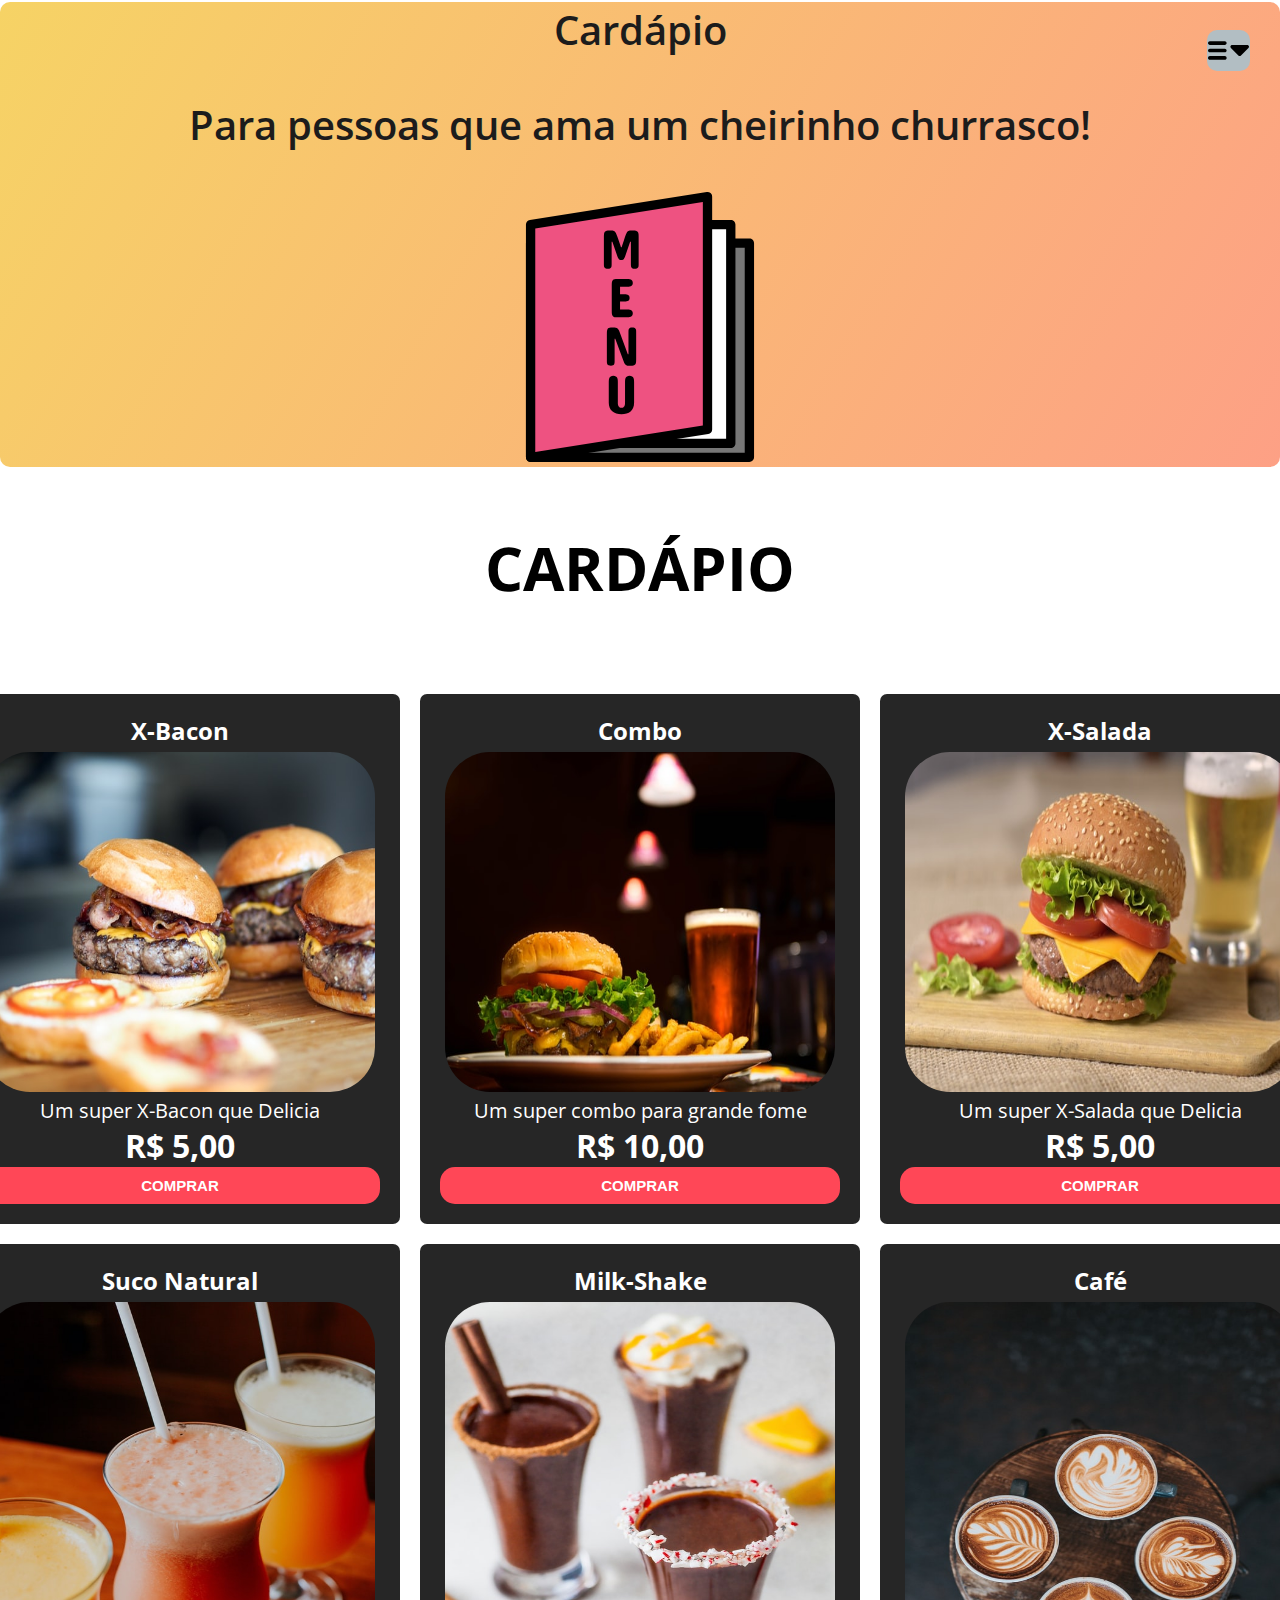
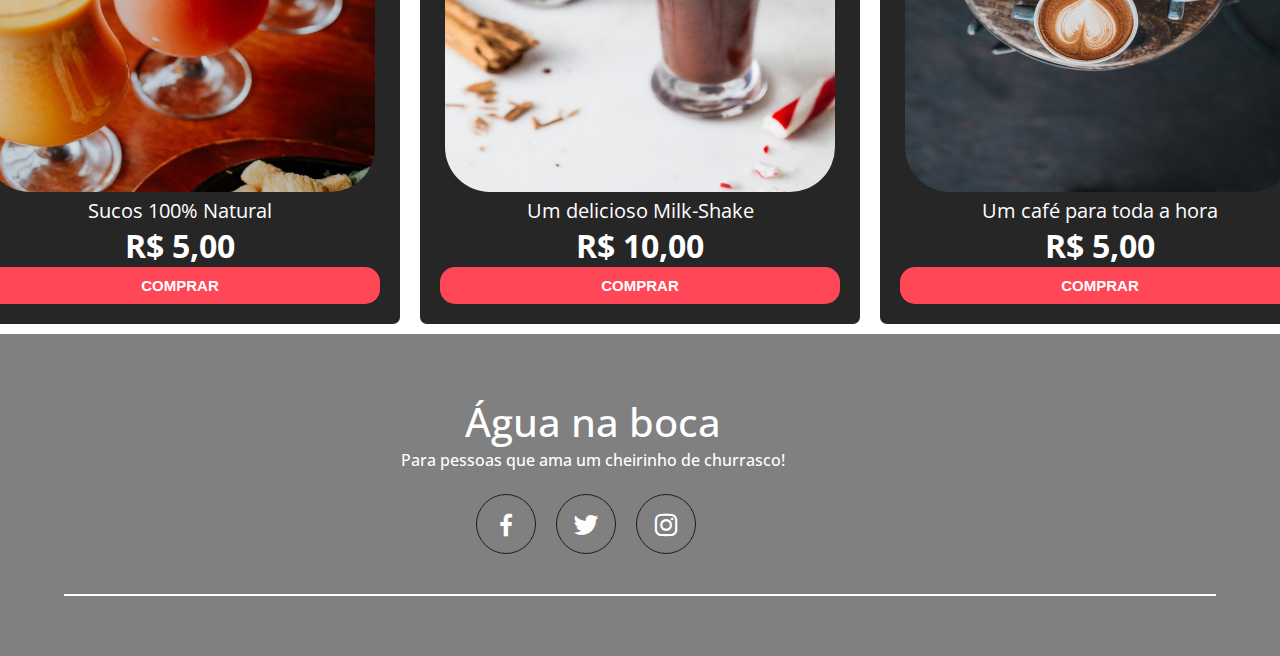
==== public/cardapio.html @ 5b07b497 "terminado agora estou fazendo alguns ajustes" ====
<!DOCTYPE html>
<html lang="pt-br">

<head>
    <meta charset="UTF-8">
    <meta name="viewport" content="width=device-width, initial-scale=1.0">
    <title>Hamburgueria</title>
    <link rel="stylesheet" href="assets/css/index.css">
    <link href='https://cdn.jsdelivr.net/npm/boxicons@2.0.5/css/boxicons.min.css' rel='stylesheet'>
    <link href="https://fonts.googleapis.com/css2?family=Open+Sans:wght@300;400;700&display=swap" rel="stylesheet">
</head>

<body>
    <header class="header-menu" id="headerC">
        <img src="assets/images/svg/menu1.svg" alt="menu" class="hamburguer">
        <nav class="menu-navigation">
            <a href="index.html">Home</a>
            <a href="cardapio.html">Cardápio</a>
            <a href="reserve a sua mesa.html">Reserve a sua mesa</a>
            <a href="galeria.html">Galeria</a>
        </nav>
        <section class="cardapio-container" id="menu">
            <h2 class="subtitulo">Cardápio</h2>
            <p class="subtitulo2">Para pessoas que ama um cheirinho churrasco!</p>
            <div class="conteiner-menu">
                <a href="index.html">
                    <img src="assets/images/svg/menu.svg" alt="menu">
                </a>
        </section>

        <div class="container head-menu">
            <h1 class="titulo">CARDÁPIO</h1>
            
        </div>
    </header>
    <div id="cardapio">
        <div id="item" >
            <h2> X-Bacon</h2>
            <img src="/public/assets/images/hamburger03.jpg" alt="burguer" class="item-galeria">
            <p>Um super X-Bacon que Delicia</p>
            <h1>R$ 5,00</h1>
            <button>COMPRAR</button>
        </div>
        <div id="item" >
            <h2> Combo</h2>
            <img src="/public/assets/images/hamburger12.jpg" alt="burguer" class="item-galeria">
            <p>Um super combo para grande fome</p>
            <h1>R$ 10,00</h1>
            <button>COMPRAR</button>
        </div>
        <div id="item" >
            <h2> X-Salada</h2>
            <img src="/public/assets/images/hamburger02.jpg" alt="burguer" class="item-galeria">
            <p>Um super X-Salada que Delicia</p>
            <h1>R$ 5,00</h1>
            <button>COMPRAR</button>
        </div>
    </div>

    <div id="cardapio2">
        <div id="item" >
            <h2> Suco Natural</h2>
            <img src="/public/assets/images/suco natural.jpg" alt="sucos" class="item-galeria">
            <p>Sucos 100% Natural</p>
            <h1>R$ 5,00</h1>
            <button>COMPRAR</button>
        </div>
        <div id="item" >
            <h2> Milk-Shake</h2>
            <img src="/public/assets/images/milk-shake.jpg" alt="milk-shake" class="item-galeria">
            <p>Um delicioso Milk-Shake</p>
            <h1>R$ 10,00</h1>
            <button>COMPRAR</button>
        </div>
        <div id="item" >
            <h2> Café</h2>
            <img src="/public/assets/images/cafe.jpg" alt="Café" class="item-galeria">
            <p>Um café para toda a hora</p>
            <h1>R$ 5,00</h1>
            <button>COMPRAR</button>
        </div>
    </div>
    <section class="image-light">
        <img src="assets/images/svg/bx-x.svg" alt="" class="close">
        <img src="assets/images/hamburger122.jpg" alt="" class="add-image">
    </section>

    <footer id="footer">
        <div class="footer-content">
            <div class="contact-us">
                <h2 class="brand">Água na boca</h2>
                <p>Para pessoas que ama um cheirinho de churrasco!</p>
            </div>
            <div class="social-media">
                <a href="./" class="social-media-icon">
                    <i class="bx bxl-facebook"></i>
                </a>
                <a href="./" class="social-media-icon">
                    <i class="bx bxl-twitter"></i>
                </a>
                <a href="./" class="social-media-icon">
                    <i class="bx bxl-instagram"></i>
                </a>
            </div>
        </div>
        <div class="line"></div>
    </footer>
    
    <script src="assets/js/menu.js"></script>
    <script src="assets/js/lightbox.js"></script>
</body>

</html>
---- public/assets/css/index.css ----
@import 'variables.css';
@import 'reset.css';
@import 'marcellus.css';
@import 'header.css';
@import 'footer.css';
@import 'galeria.css';
@import 'contact.css';
@import 'home.css';
@import 'cardapio.css';
@import 'reserve a sua mesa.css';
@import '404.css';
@import 'quem somos.css';






* {
    margin: 0;
    padding: 0;
    box-sizing: border-box;
}

body {
    font-family: 'Open Sans', sans-serif;
}

.container {
    width: 90%;
    max-width: 1200px;
    overflow: hidden;
    margin: auto;
    padding: 60px 0;
}



/* Quem somos */

.quem-somos {
    font-size: 1.5em;
    margin: 20px;
    font-family: 'Marcellus-SC';
}
.quem {
    text-align: center;
}

.reserve img{
    width: 40vw;
    background-repeat: no-repeat;
    background-size: cover;
    background-position: center;

}








/* footer */

#footer {
    background:  var(--grey3);
    padding-bottom: 0.1px;
    margin: 0;
}

.footer-content {
    display: flex;
    justify-content: space-between;
    flex-wrap: wrap;
    align-items: center;
    padding-top: 60px;
    padding-bottom: 40px;
}

.contact-us {
    width: 90%;
    color: var(--white);
}

.brand {
    font-weight: 500;
    font-size: 40px;
    margin-left: 3%;
    display: flex;
    justify-content: center;
}

.brand+p {
    font-weight: 500;
    margin-left: 3%;
    display: flex;
    justify-content: center;
    margin-bottom: 2%;
}

.social-media {
    width: 50%;
    display: flex;
    justify-content: center;
    margin-left: 20%;
}

.social-media-icon {
    display: inline-block;
    margin-left: 20px;
    width: 60px;
    height: 60px;
    border: 1px solid #1C1C1C;
    border-radius: 50%;
    text-align: center;
    color: #fff;
}

.social-media-icon:hover {
    background: #1C1C1C;
    color: #f2f2f2;
}

.social-media-icon i {
    font-size: 30px;
    line-height: 60px;
}

.line {
    width: 90%;
    max-width: 1200px;
    margin: 0 auto;
    height: 2px;
    background: #fff;
    margin-bottom: 60px;
}
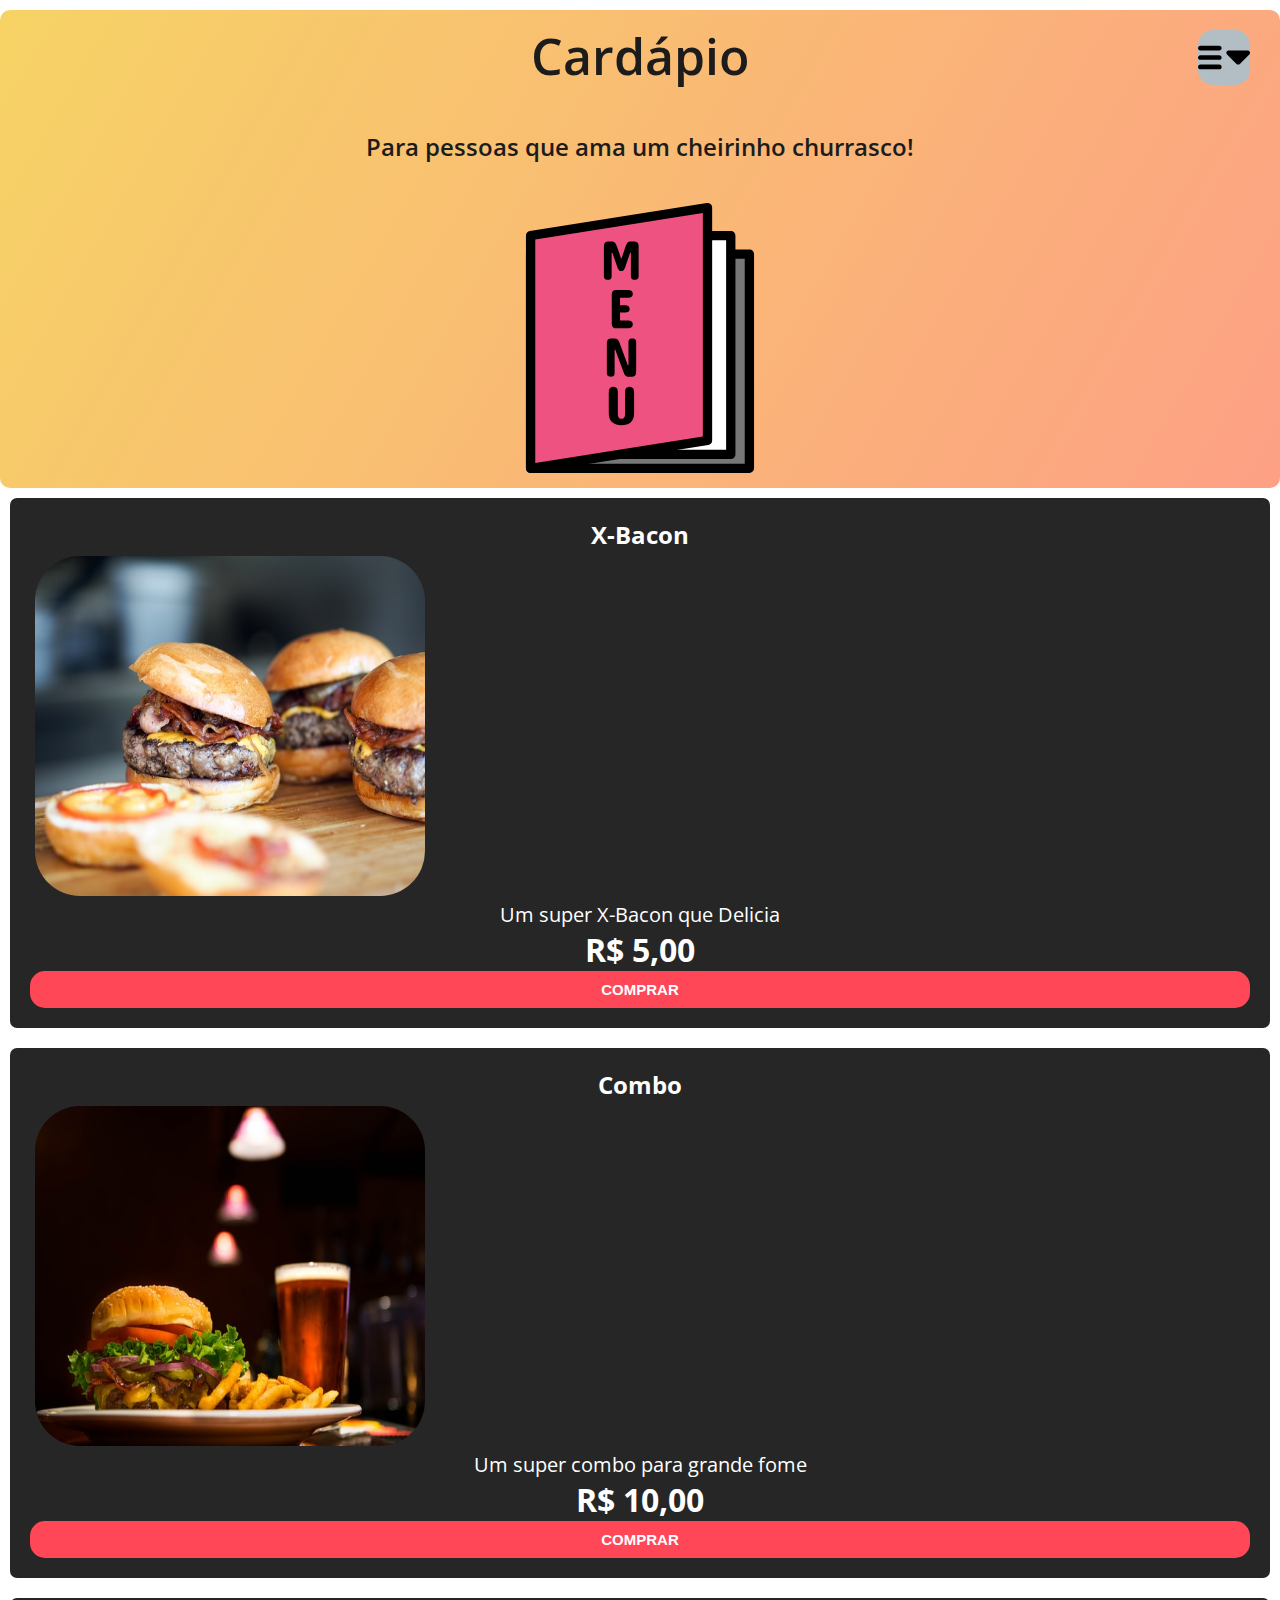
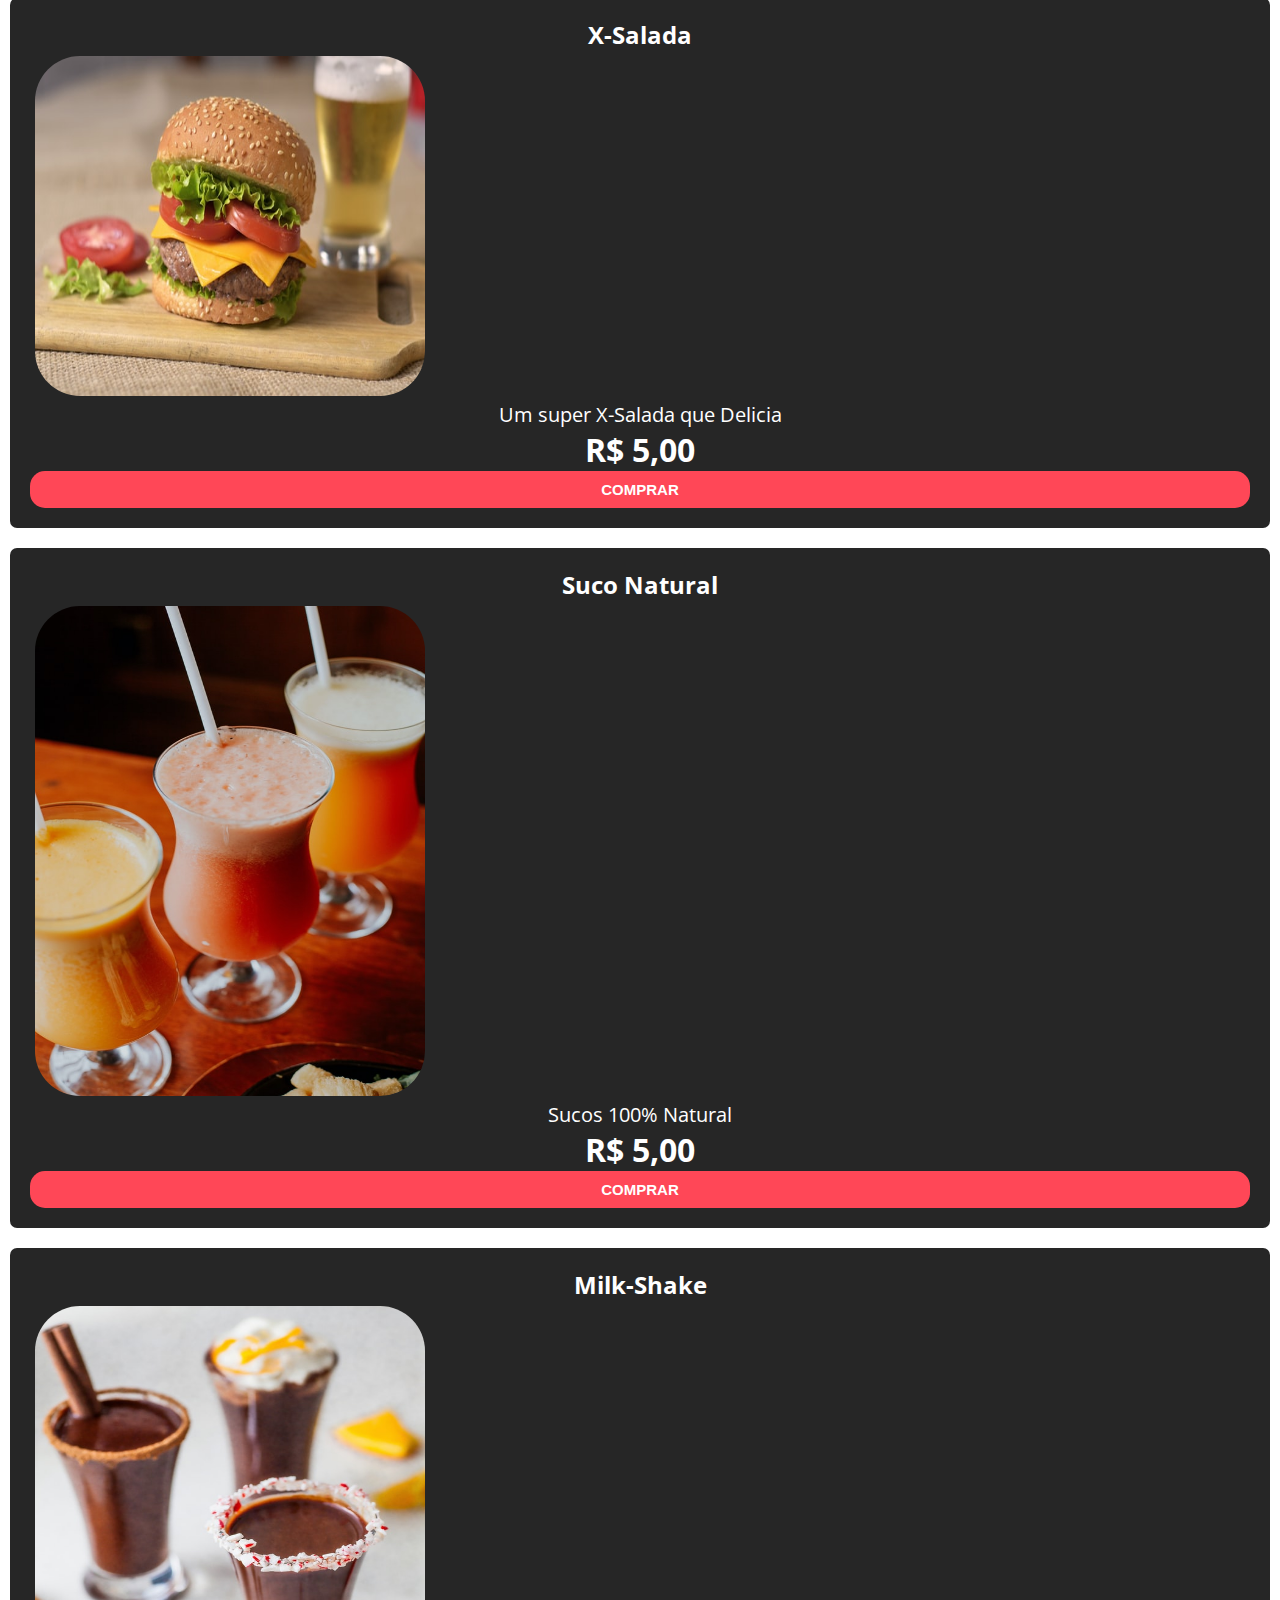
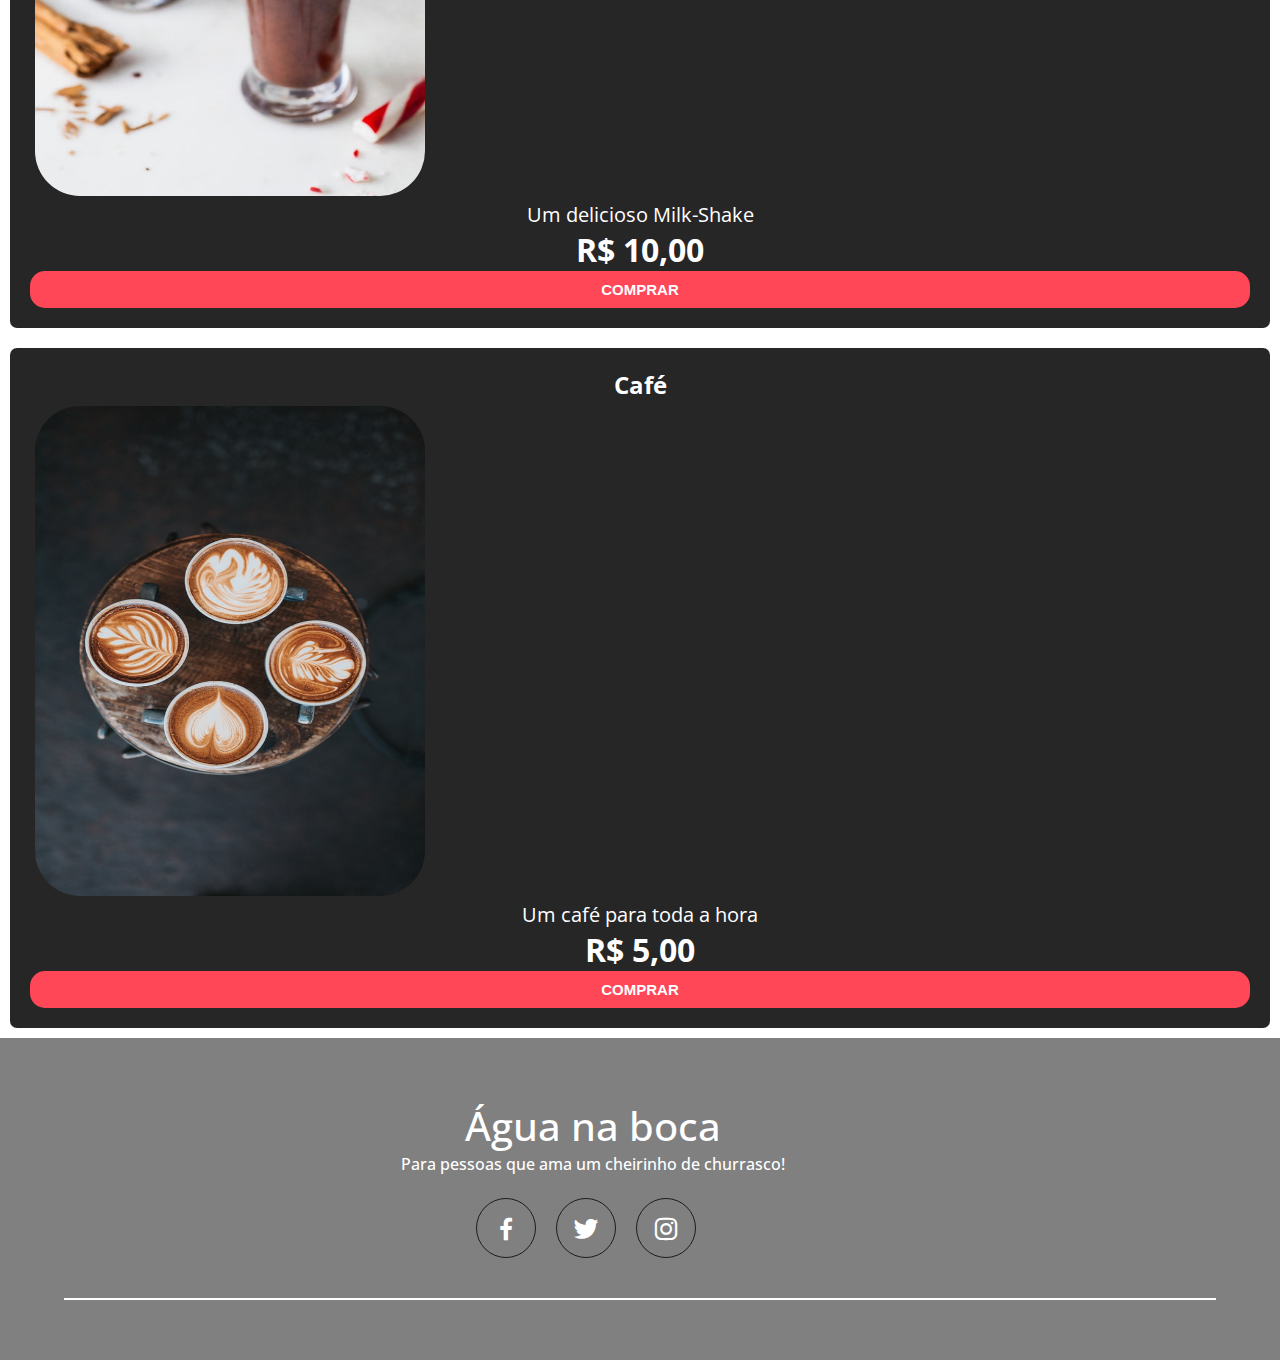
==== commit 198e5a24: "arrumando bugs" ====
--- a/public/cardapio.html
+++ b/public/cardapio.html
@@ -28,10 +28,7 @@
                 </a>
         </section>
 
-        <div class="container head-menu">
-            <h1 class="titulo">CARDÁPIO</h1>
-            
-        </div>
+        
     </header>
     <div id="cardapio">
         <div id="item" >
--- a/public/assets/css/index.css
+++ b/public/assets/css/index.css
@@ -136,4 +136,41 @@
     height: 2px;
     background: #fff;
     margin-bottom: 60px;
+}
+
+.image-light {
+    position: fixed;
+    background: rgba(0, 0, 0, .6);
+    width: 100%;
+    height: 100%;
+    top: 0;
+    left: 0;
+    display: flex;
+    justify-content: center;
+    align-items: center;
+    transform: translate(100%);
+    transition: transform .2s ease-in-out;
+}
+
+.show {
+    transform: translate(0);
+}
+
+.add-image {
+    width: 60%;
+    border-radius: 10px;
+    transform: scale(0);
+    transition: transform .3s .2s;
+}
+
+.showImage {
+    transform: scale(1);
+}
+
+.close {
+    position: absolute;
+    top: 15px;
+    right: 15px;
+    width: 40px;
+    cursor: pointer;
 }